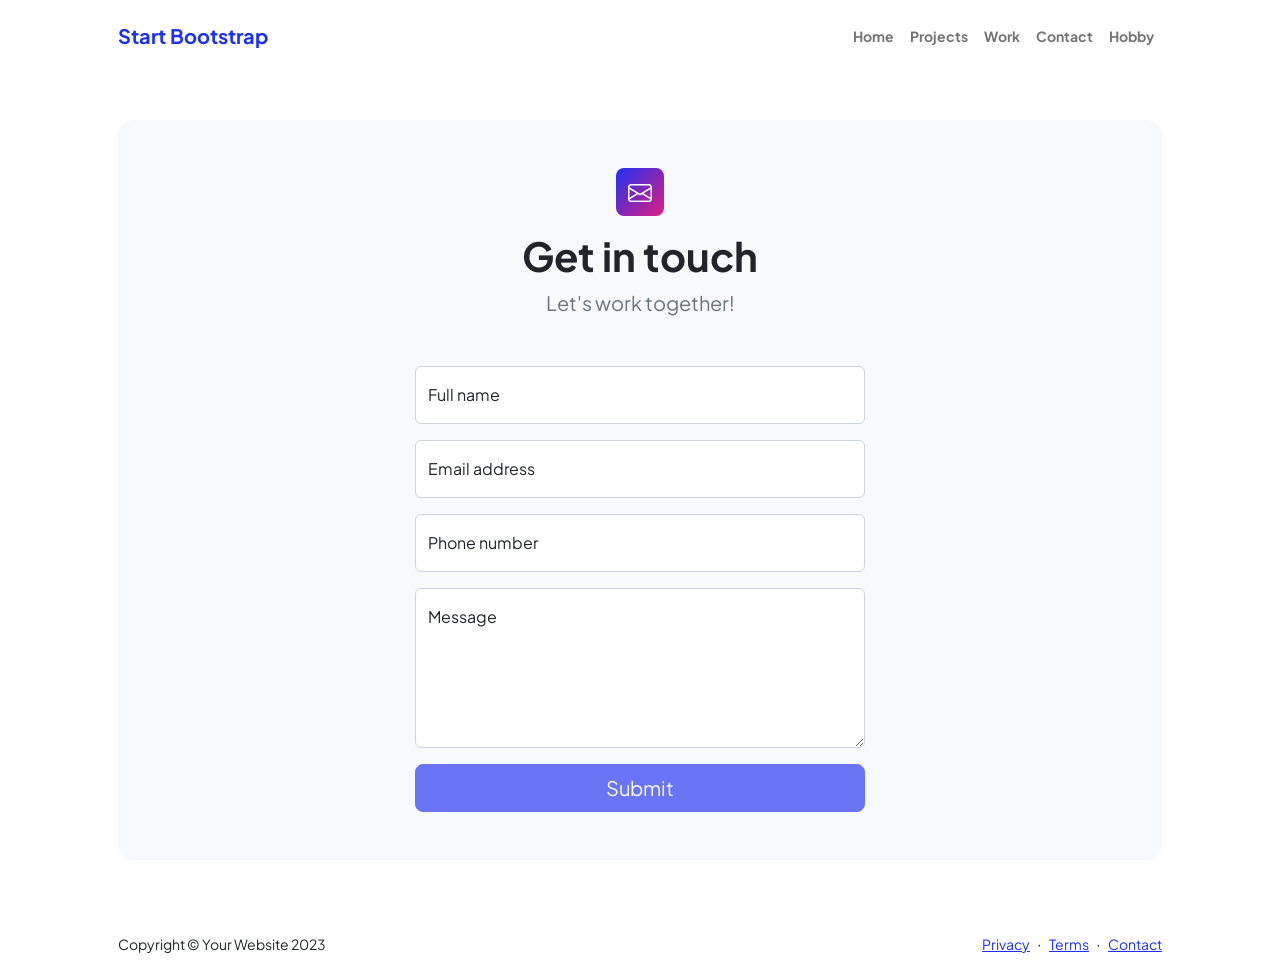
==== contact.html @ f0e810d4 "Add files via upload" ====
<!DOCTYPE html>
<html lang="en">
    <head>
        <meta charset="utf-8" />
        <meta name="viewport" content="width=device-width, initial-scale=1, shrink-to-fit=no" />
        <meta name="description" content />
        <meta name="author" content />
        <title>Modern Business - Start Bootstrap Template</title>
        <!-- Favicon-->
        <link rel="icon" type="image/x-icon" href="assets/favicon.ico" />
        <!-- Custom Google font-->
        <link rel="preconnect" href="https://fonts.googleapis.com" />
        <link rel="preconnect" href="https://fonts.gstatic.com" crossorigin />
        <link href="https://fonts.googleapis.com/css2?family=Plus+Jakarta+Sans:wght@100;200;300;400;500;600;700;800;900&amp;display=swap" rel="stylesheet" />
        <!-- Bootstrap icons-->
        <link href="https://cdn.jsdelivr.net/npm/bootstrap-icons@1.8.1/font/bootstrap-icons.css" rel="stylesheet" />
        <!-- Core theme CSS (includes Bootstrap)-->
        <link href="css/styles.css" rel="stylesheet" />
    </head>
    <body class="d-flex flex-column">
        <main class="flex-shrink-0">
            <!-- Navigation-->
            <nav class="navbar navbar-expand-lg navbar-light bg-white py-3">
                <div class="container px-5">
                    <a class="navbar-brand" href="index.html"><span class="fw-bolder text-primary">Start Bootstrap</span></a>
                    <button class="navbar-toggler" type="button" data-bs-toggle="collapse" data-bs-target="#navbarSupportedContent" aria-controls="navbarSupportedContent" aria-expanded="false" aria-label="Toggle navigation"><span class="navbar-toggler-icon"></span></button>
                    <div class="collapse navbar-collapse" id="navbarSupportedContent">
                        <ul class="navbar-nav ms-auto mb-2 mb-lg-0 small fw-bolder">
                            <li class="nav-item"><a class="nav-link" href="index.html">Home</a></li>
                            <li class="nav-item"><a class="nav-link" href="projects.html">Projects</a></li>
                            <li class="nav-item"><a class="nav-link" href="work.html">Work</a></li>
                            <li class="nav-item"><a class="nav-link" href="contact.html">Contact</a></li>
                            <li class="nav-item"><a class="nav-link" href="hobby.html">Hobby</a></li>
                        </ul>
                    </div>
                </div>
            </nav>
            <!-- Page content-->
            <section class="py-5">
                <div class="container px-5">
                    <!-- Contact form-->
                    <div class="bg-light rounded-4 py-5 px-4 px-md-5">
                        <div class="text-center mb-5">
                            <div class="feature bg-primary bg-gradient-primary-to-secondary text-white rounded-3 mb-3"><i class="bi bi-envelope"></i></div>
                            <h1 class="fw-bolder">Get in touch</h1>
                            <p class="lead fw-normal text-muted mb-0">Let's work together!</p>
                        </div>
                        <div class="row gx-5 justify-content-center">
                            <div class="col-lg-8 col-xl-6">
                                <!-- * * * * * * * * * * * * * * *-->
                                <!-- * * SB Forms Contact Form * *-->
                                <!-- * * * * * * * * * * * * * * *-->
                                <!-- This form is pre-integrated with SB Forms.-->
                                <!-- To make this form functional, sign up at-->
                                <!-- https://startbootstrap.com/solution/contact-forms-->
                                <!-- to get an API token!-->
                                <form id="contactForm" data-sb-form-api-token="API_TOKEN">
                                    <!-- Name input-->
                                    <div class="form-floating mb-3">
                                        <input class="form-control" id="name" type="text" placeholder="Enter your name..." data-sb-validations="required" />
                                        <label for="name">Full name</label>
                                        <div class="invalid-feedback" data-sb-feedback="name:required">A name is required.</div>
                                    </div>
                                    <!-- Email address input-->
                                    <div class="form-floating mb-3">
                                        <input class="form-control" id="email" type="email" placeholder="name@example.com" data-sb-validations="required,email" />
                                        <label for="email">Email address</label>
                                        <div class="invalid-feedback" data-sb-feedback="email:required">An email is required.</div>
                                        <div class="invalid-feedback" data-sb-feedback="email:email">Email is not valid.</div>
                                    </div>
                                    <!-- Phone number input-->
                                    <div class="form-floating mb-3">
                                        <input class="form-control" id="phone" type="tel" placeholder="(123) 456-7890" data-sb-validations="required" />
                                        <label for="phone">Phone number</label>
                                        <div class="invalid-feedback" data-sb-feedback="phone:required">A phone number is required.</div>
                                    </div>
                                    <!-- Message input-->
                                    <div class="form-floating mb-3">
                                        <textarea class="form-control" id="message" type="text" placeholder="Enter your message here..." style="height: 10rem" data-sb-validations="required"></textarea>
                                        <label for="message">Message</label>
                                        <div class="invalid-feedback" data-sb-feedback="message:required">A message is required.</div>
                                    </div>
                                    <!-- Submit success message-->
                                    <!---->
                                    <!-- This is what your users will see when the form-->
                                    <!-- has successfully submitted-->
                                    <div class="d-none" id="submitSuccessMessage">
                                        <div class="text-center mb-3">
                                            <div class="fw-bolder">Form submission successful!</div>
                                            To activate this form, sign up at
                                            <br />
                                            <a href="https://startbootstrap.com/solution/contact-forms">https://startbootstrap.com/solution/contact-forms</a>
                                        </div>
                                    </div>
                                    <!-- Submit error message-->
                                    <!---->
                                    <!-- This is what your users will see when there is-->
                                    <!-- an error submitting the form-->
                                    <div class="d-none" id="submitErrorMessage"><div class="text-center text-danger mb-3">Error sending message!</div></div>
                                    <!-- Submit Button-->
                                    <div class="d-grid"><button class="btn btn-primary btn-lg disabled" id="submitButton" type="submit">Submit</button></div>
                                </form>
                            </div>
                        </div>
                    </div>
                </div>
            </section>
        </main>
        <!-- Footer-->
        <footer class="bg-white py-4 mt-auto">
            <div class="container px-5">
                <div class="row align-items-center justify-content-between flex-column flex-sm-row">
                    <div class="col-auto"><div class="small m-0">Copyright &copy; Your Website 2023</div></div>
                    <div class="col-auto">
                        <a class="small" href="#!">Privacy</a>
                        <span class="mx-1">&middot;</span>
                        <a class="small" href="#!">Terms</a>
                        <span class="mx-1">&middot;</span>
                        <a class="small" href="#!">Contact</a>
                    </div>
                </div>
            </div>
        </footer>
        <!-- Bootstrap core JS-->
        <script src="https://cdn.jsdelivr.net/npm/bootstrap@5.2.3/dist/js/bootstrap.bundle.min.js"></script>
        <!-- Core theme JS-->
        <script src="js/scripts.js"></script>
        <!-- * * * * * * * * * * * * * * * * * * * * * * * * * * * * * * * * * * * * * * * *-->
        <!-- * *                               SB Forms JS                               * *-->
        <!-- * * Activate your form at https://startbootstrap.com/solution/contact-forms * *-->
        <!-- * * * * * * * * * * * * * * * * * * * * * * * * * * * * * * * * * * * * * * * *-->
        <script src="https://cdn.startbootstrap.com/sb-forms-latest.js"></script>
    </body>
</html>
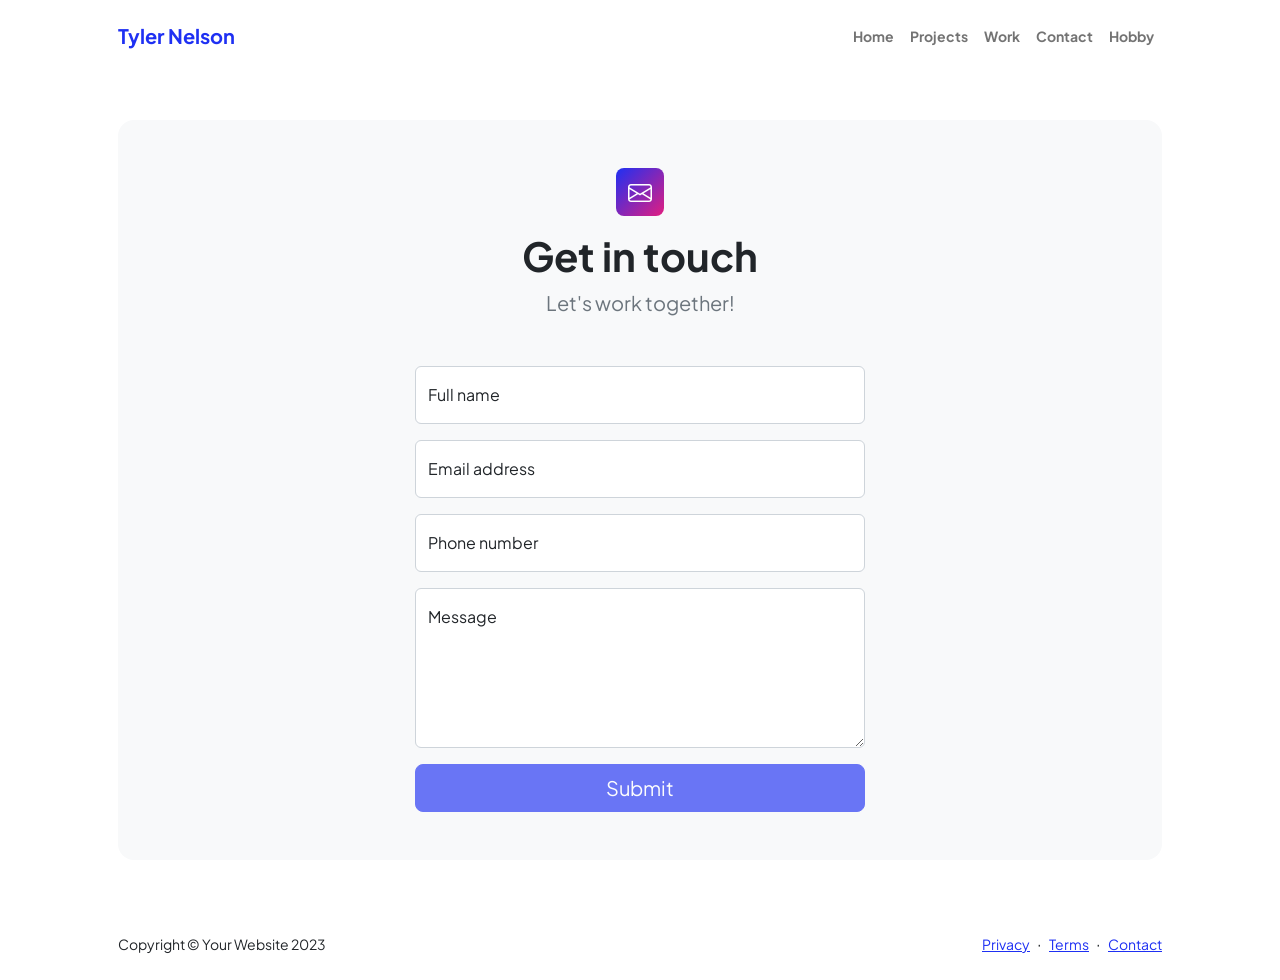
==== commit 13be6057: "Update contact.html" ====
--- a/contact.html
+++ b/contact.html
@@ -5,7 +5,7 @@
         <meta name="viewport" content="width=device-width, initial-scale=1, shrink-to-fit=no" />
         <meta name="description" content />
         <meta name="author" content />
-        <title>Modern Business - Start Bootstrap Template</title>
+        <title>Contact-Tyler Nelson</title>
         <!-- Favicon-->
         <link rel="icon" type="image/x-icon" href="assets/favicon.ico" />
         <!-- Custom Google font-->
@@ -22,7 +22,7 @@
             <!-- Navigation-->
             <nav class="navbar navbar-expand-lg navbar-light bg-white py-3">
                 <div class="container px-5">
-                    <a class="navbar-brand" href="index.html"><span class="fw-bolder text-primary">Start Bootstrap</span></a>
+                    <a class="navbar-brand" href="index.html"><span class="fw-bolder text-primary">Tyler Nelson</span></a>
                     <button class="navbar-toggler" type="button" data-bs-toggle="collapse" data-bs-target="#navbarSupportedContent" aria-controls="navbarSupportedContent" aria-expanded="false" aria-label="Toggle navigation"><span class="navbar-toggler-icon"></span></button>
                     <div class="collapse navbar-collapse" id="navbarSupportedContent">
                         <ul class="navbar-nav ms-auto mb-2 mb-lg-0 small fw-bolder">
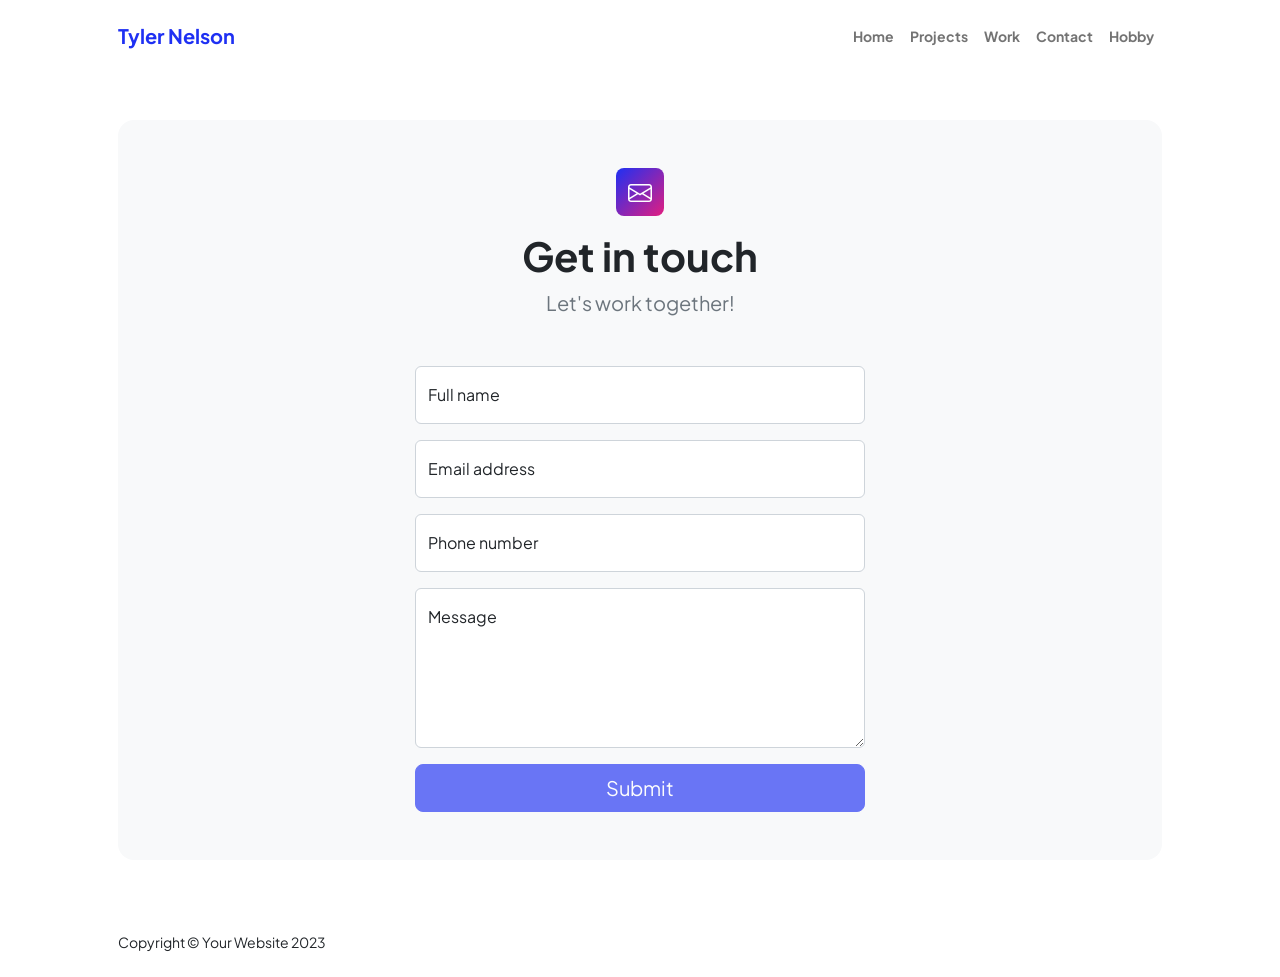
==== commit 25cb4758: "Update contact.html" ====
--- a/contact.html
+++ b/contact.html
@@ -111,13 +111,6 @@
             <div class="container px-5">
                 <div class="row align-items-center justify-content-between flex-column flex-sm-row">
                     <div class="col-auto"><div class="small m-0">Copyright &copy; Your Website 2023</div></div>
-                    <div class="col-auto">
-                        <a class="small" href="#!">Privacy</a>
-                        <span class="mx-1">&middot;</span>
-                        <a class="small" href="#!">Terms</a>
-                        <span class="mx-1">&middot;</span>
-                        <a class="small" href="#!">Contact</a>
-                    </div>
                 </div>
             </div>
         </footer>
